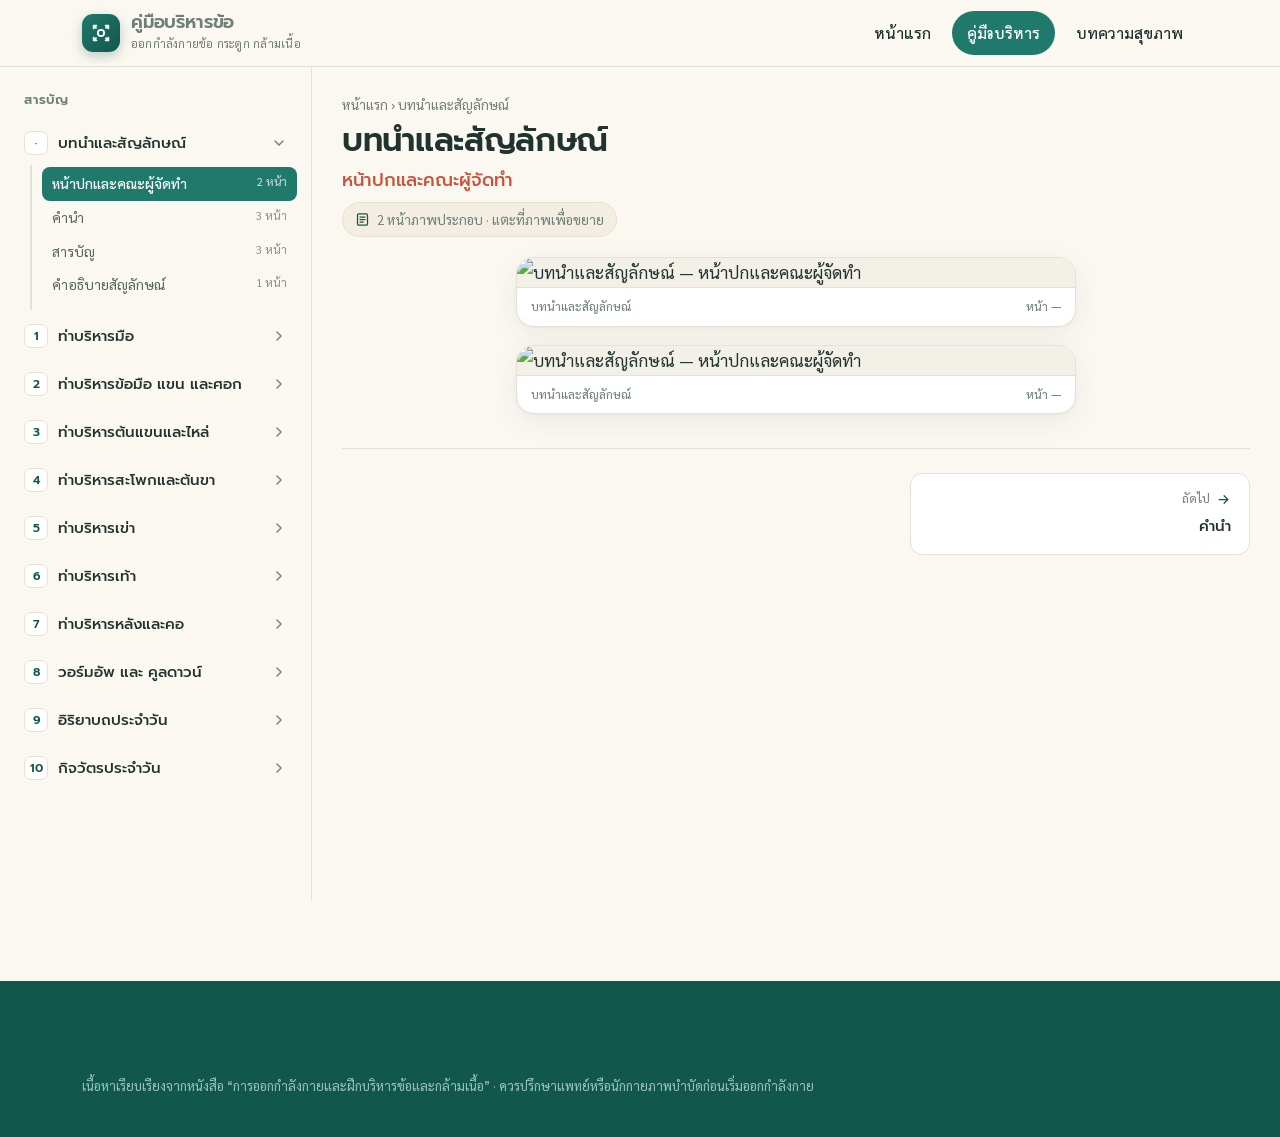
==== guide.html @ 16d34d3b "Add files via upload" ====
<!DOCTYPE html>
<html lang="th">
<head>
<meta charset="UTF-8">
<meta name="viewport" content="width=device-width, initial-scale=1.0">
<title>คู่มือบริหาร — ท่าบริหารข้อและกล้ามเนื้อตามส่วนของร่างกาย</title>
<meta name="description" content="ค้นหาท่าบริหารข้อและกล้ามเนื้อตามสารบัญ จัดหมวดหมู่ตามส่วนของร่างกาย พร้อมภาพประกอบทีละขั้นตอน">
<link rel="preconnect" href="https://fonts.googleapis.com">
<link rel="preconnect" href="https://fonts.gstatic.com" crossorigin>
<link href="https://fonts.googleapis.com/css2?family=Prompt:wght@400;500;600;700&family=Sarabun:wght@300;400;500;600;700&display=swap" rel="stylesheet">
<link rel="stylesheet" href="style.css">
<style>
.reader{max-width:1280px;margin:0 auto;display:grid;grid-template-columns:312px 1fr;gap:0;align-items:start}

/* ---- Sidebar TOC ---- */
.toc{position:sticky;top:var(--header-h);height:calc(100vh - var(--header-h));overflow-y:auto;
  border-right:1px solid var(--line);padding:22px 14px 60px;background:linear-gradient(180deg,var(--paper),#FBF8F2)}
.toc-title{font-family:"Prompt";font-weight:600;font-size:13px;letter-spacing:.06em;text-transform:uppercase;
  color:var(--muted);padding:0 10px 10px}
.toc-sec{margin-bottom:4px}
.toc-sec>button{width:100%;display:flex;align-items:center;gap:10px;background:none;border:none;cursor:pointer;
  text-align:left;font-family:"Prompt";font-weight:500;font-size:15px;color:var(--ink);
  padding:10px 10px;border-radius:10px;transition:background .15s}
.toc-sec>button:hover{background:var(--primary-soft)}
.toc-sec>button .chev{margin-left:auto;width:16px;height:16px;stroke:var(--muted);transition:transform .2s;flex:0 0 auto}
.toc-sec.open>button .chev{transform:rotate(90deg)}
.toc-sec>button .num{width:24px;height:24px;flex:0 0 auto;border-radius:7px;background:var(--surface);
  border:1px solid var(--line);display:grid;place-items:center;font-size:12px;color:var(--primary-deep);font-weight:600}
.toc-groups{display:none;padding:2px 0 8px 10px;margin-left:16px;border-left:2px solid var(--line)}
.toc-sec.open .toc-groups{display:block}
.toc-groups a{display:block;font-size:14px;color:#56655e;padding:7px 10px;border-radius:8px;
  font-family:"Sarabun";line-height:1.4;transition:background .14s,color .14s}
.toc-groups a:hover{background:#fff;color:var(--primary-deep)}
.toc-groups a.active{background:var(--primary);color:#fff;font-weight:500}
.toc-groups a .pg{float:right;font-size:11.5px;opacity:.7;margin-left:8px}

/* ---- Main panel ---- */
.panel{padding:26px 30px 40px;min-width:0}
.crumb{font-size:13.5px;color:var(--muted);margin-bottom:6px}
.crumb a{color:var(--muted)}.crumb a:hover{color:var(--primary-deep)}
.panel h1{font-size:clamp(24px,3.2vw,32px);margin:0 0 4px}
.panel .grouptitle{font-family:"Prompt";font-weight:500;color:var(--accent-deep);font-size:18px;margin:0 0 6px}
.panel .intro{color:#54625b;font-size:16px;margin:0 0 18px;max-width:46em}
.pagecount{display:inline-flex;align-items:center;gap:7px;font-size:13.5px;color:var(--muted);
  background:var(--paper-2);border:1px solid var(--line);padding:5px 12px;border-radius:999px;margin-bottom:20px}
.pagecount svg{width:15px;height:15px;stroke:var(--primary-deep)}

.imgstack{display:flex;flex-direction:column;gap:18px}
.imgcard{background:var(--surface);border:1px solid var(--line);border-radius:var(--r);overflow:hidden;
  box-shadow:var(--shadow);max-width:560px;margin:0 auto;width:100%}
.imgcard img{width:100%;height:auto;display:block;background:#f3f0e8;cursor:zoom-in}
.imgcard .cap{font-size:12.5px;color:var(--muted);padding:8px 14px;border-top:1px solid var(--line);
  display:flex;justify-content:space-between;align-items:center}

.pager{display:flex;gap:12px;justify-content:space-between;margin-top:34px;padding-top:24px;border-top:1px solid var(--line)}
.pager a{flex:1;max-width:340px;border:1px solid var(--line);border-radius:var(--r-sm);padding:14px 18px;
  background:var(--surface);transition:border-color .18s,box-shadow .18s;min-width:0}
.pager a:hover{border-color:var(--primary);box-shadow:var(--shadow)}
.pager .dir{font-size:12.5px;color:var(--muted);display:flex;align-items:center;gap:6px}
.pager .dir svg{width:15px;height:15px;stroke:var(--primary-deep)}
.pager .ttl{font-family:"Prompt";font-weight:500;font-size:15px;color:var(--ink);margin-top:3px;
  white-space:nowrap;overflow:hidden;text-overflow:ellipsis}
.pager a.next{text-align:right}.pager a.next .dir{justify-content:flex-end}
.pager a.disabled{opacity:.4;pointer-events:none}

/* mobile toc toggle */
.toc-mobilebar{display:none}

/* lightbox */
.lb{position:fixed;inset:0;z-index:200;background:rgba(20,30,28,.92);display:none;
  align-items:center;justify-content:center;padding:20px;cursor:zoom-out}
.lb.show{display:flex}
.lb img{max-width:96vw;max-height:92vh;border-radius:8px;box-shadow:0 20px 60px rgba(0,0,0,.5)}
.lb .x{position:absolute;top:18px;right:20px;color:#fff;font-size:34px;cursor:pointer;line-height:1;
  background:none;border:none}

@media (max-width:980px){
  .reader{grid-template-columns:1fr}
  .toc{position:fixed;top:var(--header-h);left:0;bottom:0;width:300px;max-width:86vw;z-index:60;
    height:auto;transform:translateX(-100%);transition:transform .25s;box-shadow:var(--shadow-lg);
    border-right:1px solid var(--line)}
  .toc.open{transform:translateX(0)}
  .toc-mobilebar{display:flex;align-items:center;gap:12px;position:sticky;top:var(--header-h);z-index:40;
    background:rgba(251,248,242,.94);backdrop-filter:blur(8px);border-bottom:1px solid var(--line);
    padding:11px 18px}
  .toc-mobilebar button{display:inline-flex;align-items:center;gap:8px;background:var(--primary);color:#fff;
    border:none;border-radius:10px;padding:9px 15px;font-family:"Prompt";font-weight:500;font-size:14.5px;cursor:pointer}
  .toc-mobilebar button svg{width:18px;height:18px;stroke:#fff}
  .toc-mobilebar .now{font-size:14px;color:var(--muted);white-space:nowrap;overflow:hidden;text-overflow:ellipsis}
  .scrim{position:fixed;inset:0;background:rgba(20,30,28,.4);z-index:55;display:none}
  .scrim.show{display:block}
  .panel{padding:20px 18px 36px}
}
</style>
</head>
<body>

<header class="site-header">
  <div class="wrap nav">
    <a class="brand" href="index.html">
      <span class="mark"><svg viewBox="0 0 24 24" fill="none" stroke="#fff" stroke-width="2" stroke-linecap="round" stroke-linejoin="round"><path d="M6.5 6.5 4 4M4 4v3M4 4h3"/><path d="M17.5 6.5 20 4M20 4v3M20 4h-3"/><path d="M6.5 17.5 4 20M4 20v-3M4 20h3"/><path d="M17.5 17.5 20 20M20 20v-3M20 20h-3"/><circle cx="12" cy="12" r="3.4"/></svg></span>
      <span><b>คู่มือบริหารข้อ</b><span>ออกกำลังกายข้อ กระดูก กล้ามเนื้อ</span></span>
    </a>
    <nav class="nav-links" id="navlinks">
      <a href="index.html">หน้าแรก</a>
      <a href="guide.html" class="active">คู่มือบริหาร</a>
      <a href="health.html">บทความสุขภาพ</a>
    </nav>
    <button class="nav-toggle" id="navtoggle" aria-label="เปิดเมนู">
      <svg viewBox="0 0 24 24" fill="none" stroke-width="2" stroke-linecap="round"><path d="M4 7h16M4 12h16M4 17h16"/></svg>
    </button>
  </div>
</header>

<div class="toc-mobilebar">
  <button id="opentoc"><svg viewBox="0 0 24 24" fill="none" stroke-width="2" stroke-linecap="round"><path d="M4 6h16M4 12h16M4 18h16"/></svg>สารบัญ</button>
  <span class="now" id="mobilenow">เลือกหมวด</span>
</div>
<div class="scrim" id="scrim"></div>

<div class="reader">
  <aside class="toc" id="toc">
    <div class="toc-title">สารบัญ</div>
    <nav id="tocnav"></nav>
  </aside>

  <main class="panel" id="panel">
    <!-- injected -->
  </main>
</div>

<div class="lb" id="lb"><button class="x" id="lbx" aria-label="ปิด">&times;</button><img id="lbimg" alt=""></div>

<footer class="site-footer">
  <div class="wrap">
    <div class="foot-note" style="border:none;padding-top:6px">เนื้อหาเรียบเรียงจากหนังสือ “การออกกำลังกายและฝึกบริหารข้อและกล้ามเนื้อ” · ควรปรึกษาแพทย์หรือนักกายภาพบำบัดก่อนเริ่มออกกำลังกาย</div>
  </div>
</footer>

<script src="data.js"></script>
<script>
const pad=n=>String(n).padStart(3,'0');
const imgPath=n=>`pages/p-${pad(n)}.jpg`;

// mobile main nav
document.getElementById('navtoggle').addEventListener('click',()=>document.getElementById('navlinks').classList.toggle('open'));

// flatten views for prev/next
const VIEWS=[];
GUIDE_DATA.forEach(s=>s.groups.forEach((g,gi)=>VIEWS.push({sid:s.id,gi,sec:s,grp:g})));
const viewKey=(sid,gi)=>`${sid}-${gi}`;
const findView=key=>VIEWS.findIndex(v=>viewKey(v.sid,v.gi)===key);

// build sidebar
const tocnav=document.getElementById('tocnav');
GUIDE_DATA.forEach((s,si)=>{
  const sec=document.createElement('div');sec.className='toc-sec';sec.dataset.sid=s.id;
  const btn=document.createElement('button');
  btn.innerHTML=`<span class="num">${s.id==='intro'?'·':si}</span><span>${s.title}</span>
    <svg class="chev" viewBox="0 0 24 24" fill="none" stroke-width="2" stroke-linecap="round"><path d="M9 6l6 6-6 6"/></svg>`;
  btn.addEventListener('click',()=>sec.classList.toggle('open'));
  const gw=document.createElement('div');gw.className='toc-groups';
  s.groups.forEach((g,gi)=>{
    const a=document.createElement('a');a.href=`#${s.id}-${gi}`;a.dataset.key=viewKey(s.id,gi);
    const pg=g.pages.length>1?`${g.pages.length} หน้า`:`1 หน้า`;
    a.innerHTML=`${g.title}<span class="pg">${pg}</span>`;
    gw.appendChild(a);
  });
  sec.appendChild(btn);sec.appendChild(gw);tocnav.appendChild(sec);
});

const panel=document.getElementById('panel');
function render(key){
  let idx=findView(key);
  if(idx<0){ // maybe just a section id -> first group
    const s=GUIDE_DATA.find(x=>x.id===key);
    if(s) idx=findView(viewKey(s.id,0));
  }
  if(idx<0) idx=findView(viewKey('intro',0));
  const v=VIEWS[idx],s=v.sec,g=v.grp;
  const prev=VIEWS[idx-1],next=VIEWS[idx+1];

  const imgs=g.pages.map(p=>`
    <figure class="imgcard">
      <img loading="lazy" src="${imgPath(p)}" alt="${s.title} — ${g.title}" data-full="${imgPath(p)}">
      <figcaption class="cap"><span>${s.title}</span><span>หน้า ${p-12>0?(p-12):'—'}</span></figcaption>
    </figure>`).join('');

  panel.innerHTML=`
    <div class="crumb"><a href="index.html">หน้าแรก</a> › <a href="#${s.id}-0">${s.title}</a></div>
    <h1>${s.title}</h1>
    <p class="grouptitle">${g.title}</p>
    ${s.intro?`<p class="intro">${s.intro}</p>`:''}
    <span class="pagecount"><svg viewBox="0 0 24 24" fill="none" stroke-width="2" stroke-linecap="round"><rect x="4" y="3" width="16" height="18" rx="2"/><path d="M8 8h8M8 12h8M8 16h5"/></svg>${g.pages.length} หน้าภาพประกอบ · แตะที่ภาพเพื่อขยาย</span>
    <div class="imgstack">${imgs}</div>
    <nav class="pager">
      ${prev?`<a class="prev" href="#${viewKey(prev.sid,prev.gi)}"><span class="dir"><svg viewBox="0 0 24 24" fill="none" stroke-width="2" stroke-linecap="round"><path d="M19 12H5M11 6l-6 6 6 6"/></svg>ก่อนหน้า</span><span class="ttl">${prev.grp.title}</span></a>`:`<span class="prev disabled"></span>`}
      ${next?`<a class="next" href="#${viewKey(next.sid,next.gi)}"><span class="dir">ถัดไป<svg viewBox="0 0 24 24" fill="none" stroke-width="2" stroke-linecap="round"><path d="M5 12h14M13 6l6 6-6 6"/></svg></span><span class="ttl">${next.grp.title}</span></a>`:`<span class="next disabled"></span>`}
    </nav>`;

  // active states
  document.querySelectorAll('.toc-groups a').forEach(a=>a.classList.toggle('active',a.dataset.key===viewKey(v.sid,v.gi)));
  document.querySelectorAll('.toc-sec').forEach(sec=>{
    if(sec.dataset.sid===v.sid){sec.classList.add('open');
      const act=sec.querySelector('a.active');
    }
  });
  document.getElementById('mobilenow').textContent=`${s.title} · ${g.title}`;
  window.scrollTo({top:0,behavior:'instant' in window?'auto':'auto'});
  closeToc();
  // bind zoom
  panel.querySelectorAll('.imgcard img').forEach(im=>im.addEventListener('click',()=>openLb(im.dataset.full)));
}

function go(){const h=location.hash.replace('#','')||'intro-0';render(h);}
window.addEventListener('hashchange',go);

// mobile toc open/close
const toc=document.getElementById('toc'),scrim=document.getElementById('scrim');
function closeToc(){toc.classList.remove('open');scrim.classList.remove('show');}
document.getElementById('opentoc').addEventListener('click',()=>{toc.classList.add('open');scrim.classList.add('show');});
scrim.addEventListener('click',closeToc);

// lightbox
const lb=document.getElementById('lb'),lbimg=document.getElementById('lbimg');
function openLb(src){lbimg.src=src;lb.classList.add('show');}
lb.addEventListener('click',()=>lb.classList.remove('show'));
document.getElementById('lbx').addEventListener('click',()=>lb.classList.remove('show'));
document.addEventListener('keydown',e=>{if(e.key==='Escape')lb.classList.remove('show');});

go();
</script>
</body>
</html>
---- style.css ----
/* ============================================================
   คู่มือบริหารข้อและกล้ามเนื้อ — Shared styles
   Palette: healing teal-green + coral (echoing the booklet's
   illustrations) on warm paper. Type: Prompt + Sarabun.
   ============================================================ */

:root{
  --paper:#FBF8F2;
  --paper-2:#F4EEE2;
  --surface:#FFFFFF;
  --ink:#21332F;
  --muted:#6E7E78;
  --primary:#1F7A6B;
  --primary-deep:#12574B;
  --primary-soft:#E2F0EB;
  --accent:#E76F51;
  --accent-deep:#C9543B;
  --accent-soft:#FBE7DF;
  --line:#E8E0D2;
  --warn:#D64B3F;
  --shadow:0 1px 2px rgba(33,51,47,.04), 0 8px 28px rgba(33,51,47,.07);
  --shadow-lg:0 18px 50px rgba(18,87,75,.16);
  --r:18px;
  --r-sm:12px;
  --maxw:1160px;
  --header-h:66px;
}

*{box-sizing:border-box}
html{scroll-behavior:smooth}
:target{scroll-margin-top:84px}
body{
  margin:0;
  font-family:"Sarabun",system-ui,-apple-system,sans-serif;
  color:var(--ink);
  background:var(--paper);
  font-size:17px;
  line-height:1.72;
  -webkit-font-smoothing:antialiased;
  text-rendering:optimizeLegibility;
}
h1,h2,h3,h4,.display{font-family:"Prompt","Sarabun",sans-serif;font-weight:600;line-height:1.2;letter-spacing:-.01em}
a{color:var(--primary-deep);text-decoration:none}
img{max-width:100%;display:block}
.wrap{max-width:var(--maxw);margin:0 auto;padding:0 22px}

/* ---------- Header / nav ---------- */
.site-header{
  position:sticky;top:0;z-index:50;
  background:rgba(251,248,242,.86);
  backdrop-filter:saturate(150%) blur(12px);
  border-bottom:1px solid var(--line);
}
.nav{display:flex;align-items:center;gap:18px;height:var(--header-h)}
.brand{display:flex;align-items:center;gap:11px;margin-right:auto;color:var(--ink)}
.brand .mark{
  width:38px;height:38px;border-radius:11px;flex:0 0 auto;
  background:linear-gradient(135deg,var(--primary),var(--primary-deep));
  display:grid;place-items:center;box-shadow:0 4px 12px rgba(18,87,75,.28)
}
.brand .mark svg{width:22px;height:22px}
.brand b{font-family:"Prompt";font-weight:600;font-size:18px;letter-spacing:-.01em;line-height:1.05}
.brand span{display:block;font-size:11.5px;color:var(--muted);font-weight:400;letter-spacing:.02em}
.nav-links{display:flex;align-items:center;gap:6px}
.nav-links a{
  padding:9px 15px;border-radius:999px;color:var(--ink);font-size:15.5px;font-weight:500;
  transition:background .18s,color .18s
}
.nav-links a:hover{background:var(--primary-soft);color:var(--primary-deep)}
.nav-links a.active{background:var(--primary);color:#fff}
.nav-toggle{display:none;border:1px solid var(--line);background:var(--surface);border-radius:10px;
  width:42px;height:42px;cursor:pointer;align-items:center;justify-content:center}
.nav-toggle svg{width:22px;height:22px;stroke:var(--ink)}

/* ---------- Buttons ---------- */
.btn{
  display:inline-flex;align-items:center;gap:9px;cursor:pointer;border:none;
  font-family:"Prompt";font-weight:500;font-size:16px;
  padding:13px 24px;border-radius:999px;transition:transform .15s,box-shadow .2s,background .2s
}
.btn-primary{background:var(--primary);color:#fff;box-shadow:0 8px 20px rgba(18,87,75,.26)}
.btn-primary:hover{background:var(--primary-deep);transform:translateY(-2px)}
.btn-ghost{background:var(--surface);color:var(--primary-deep);border:1px solid var(--line)}
.btn-ghost:hover{border-color:var(--primary);background:var(--primary-soft)}
.btn svg{width:18px;height:18px}

/* ---------- Footer ---------- */
.site-footer{margin-top:80px;background:var(--primary-deep);color:#d9ebe6}
.site-footer .wrap{padding-top:54px;padding-bottom:40px}
.foot-grid{display:grid;grid-template-columns:1.5fr 1fr 1fr;gap:36px}
.site-footer h4{color:#fff;font-size:16px;margin:0 0 14px}
.site-footer a{color:#bcdcd5;display:block;padding:4px 0;font-size:15px}
.site-footer a:hover{color:#fff}
.site-footer p{font-size:14.5px;color:#a9cfc7;margin:.4em 0}
.foot-note{border-top:1px solid rgba(255,255,255,.14);margin-top:34px;padding-top:20px;font-size:13px;color:#9bc4bc}

/* ---------- Disclaimer banner ---------- */
.med-note{
  display:flex;gap:13px;align-items:flex-start;
  background:var(--accent-soft);border:1px solid #f3cdc0;border-radius:var(--r-sm);
  padding:15px 18px;color:#7c3b2a;font-size:14.5px;line-height:1.6
}
.med-note svg{flex:0 0 auto;width:22px;height:22px;stroke:var(--accent-deep);margin-top:2px}
.med-note b{color:var(--accent-deep)}

@media (max-width:880px){
  .nav-links{
    position:absolute;top:var(--header-h);left:0;right:0;
    flex-direction:column;align-items:stretch;gap:2px;
    background:var(--paper);border-bottom:1px solid var(--line);
    padding:12px 16px 18px;display:none;box-shadow:var(--shadow)
  }
  .nav-links.open{display:flex}
  .nav-links a{padding:13px 14px}
  .nav-toggle{display:flex}
  .foot-grid{grid-template-columns:1fr;gap:26px}
}

@media (prefers-reduced-motion:reduce){
  *{animation:none!important;transition:none!important;scroll-behavior:auto!important}
}
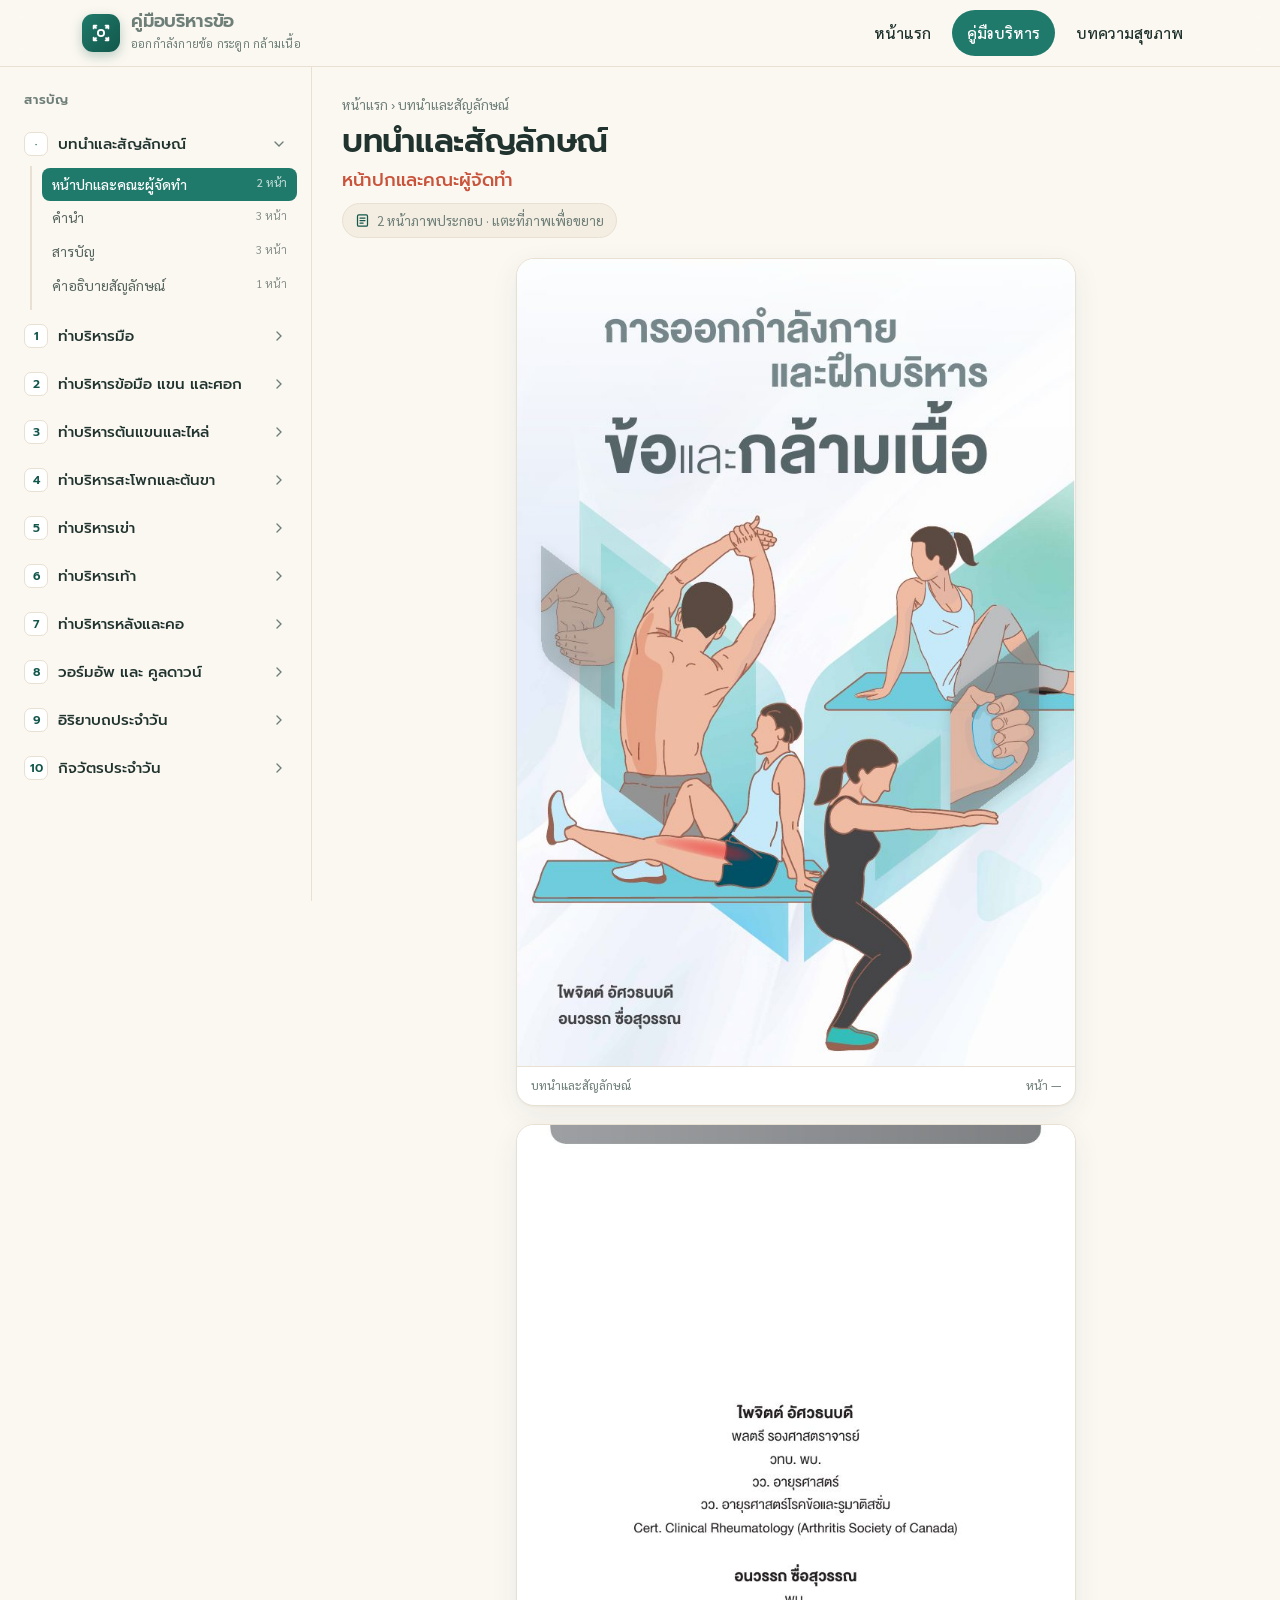
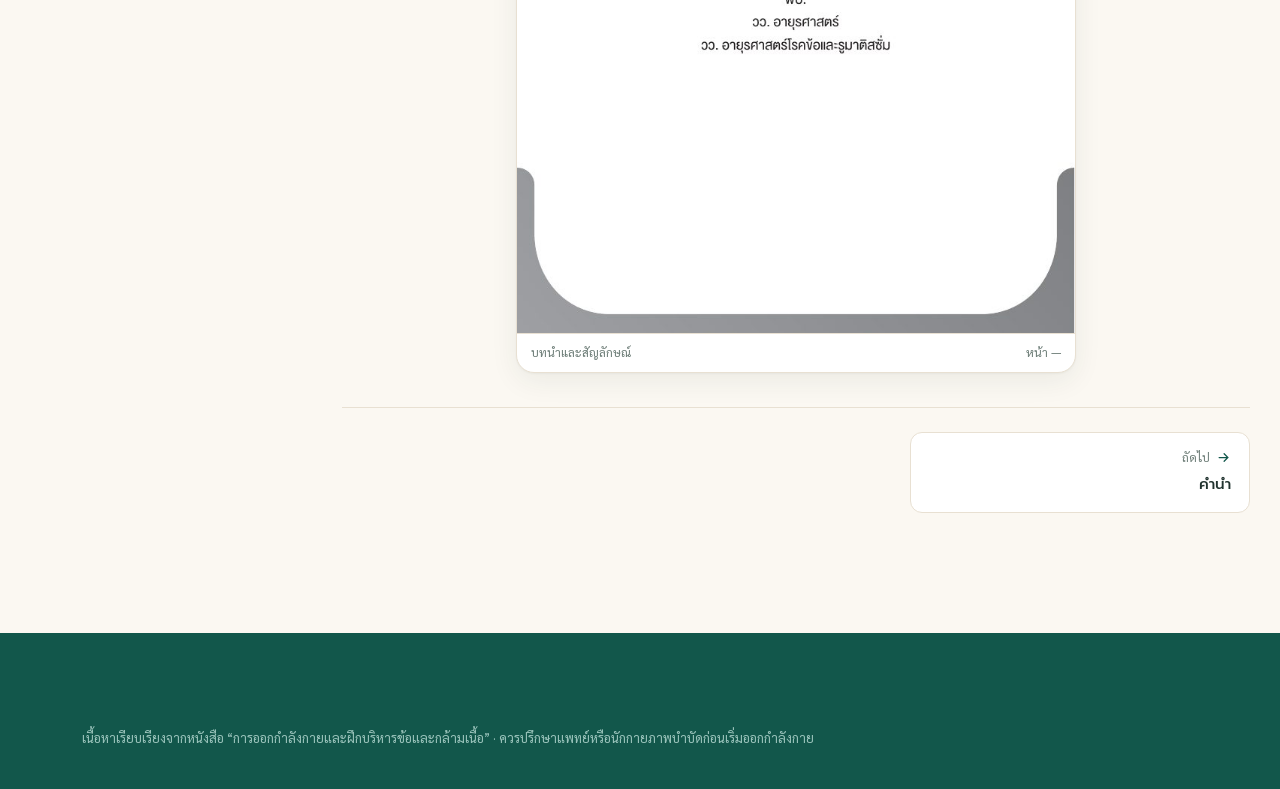
==== commit 691914e1: "Add files via upload" ====
--- a/guide.html
+++ b/guide.html
@@ -58,7 +58,7 @@
 .pager a:hover{border-color:var(--primary);box-shadow:var(--shadow)}
 .pager .dir{font-size:12.5px;color:var(--muted);display:flex;align-items:center;gap:6px}
 .pager .dir svg{width:15px;height:15px;stroke:var(--primary-deep)}
-.pager .ttl{font-family:"Prompt";font-weight:500;font-size:15px;color:var(--ink);margin-top:3px;
+.pager .ttl{display:block;font-family:"Prompt";font-weight:500;font-size:15px;color:var(--ink);margin-top:3px;
   white-space:nowrap;overflow:hidden;text-overflow:ellipsis}
 .pager a.next{text-align:right}.pager a.next .dir{justify-content:flex-end}
 .pager a.disabled{opacity:.4;pointer-events:none}
@@ -230,5 +230,21 @@
 
 go();
 </script>
+
+<!-- เมนูด้านล่าง: กดกลับหน้าแรกได้ง่ายทุกหน้า -->
+<nav class="bottomnav" aria-label="เมนูหลัก">
+  <a href="index.html">
+    <svg viewBox="0 0 24 24" fill="none" stroke-linecap="round" stroke-linejoin="round"><path d="M3 11l9-8 9 8M5 10v10h5v-6h4v6h5V10"/></svg>
+    <span>หน้าแรก</span>
+  </a>
+  <a href="guide.html" class="active" aria-current="page">
+    <svg viewBox="0 0 24 24" fill="none" stroke-linecap="round" stroke-linejoin="round"><path d="M4 5a2 2 0 0 1 2-2h13v16H6a2 2 0 0 0-2 2z" /><path d="M19 3v18"/></svg>
+    <span>คู่มือบริหาร</span>
+  </a>
+  <a href="health.html">
+    <svg viewBox="0 0 24 24" fill="none" stroke-linecap="round" stroke-linejoin="round"><path d="M3 12h4l2 5 4-12 2 7h6"/></svg>
+    <span>บทความ</span>
+  </a>
+</nav>
 </body>
 </html>
--- a/style.css
+++ b/style.css
@@ -34,8 +34,8 @@
   font-family:"Sarabun",system-ui,-apple-system,sans-serif;
   color:var(--ink);
   background:var(--paper);
-  font-size:17px;
-  line-height:1.72;
+  font-size:18px;
+  line-height:1.75;
   -webkit-font-smoothing:antialiased;
   text-rendering:optimizeLegibility;
 }
@@ -74,9 +74,9 @@
 
 /* ---------- Buttons ---------- */
 .btn{
-  display:inline-flex;align-items:center;gap:9px;cursor:pointer;border:none;
-  font-family:"Prompt";font-weight:500;font-size:16px;
-  padding:13px 24px;border-radius:999px;transition:transform .15s,box-shadow .2s,background .2s
+  display:inline-flex;align-items:center;justify-content:center;gap:9px;cursor:pointer;border:none;
+  font-family:"Prompt";font-weight:500;font-size:17px;
+  padding:15px 28px;border-radius:999px;min-height:52px;transition:transform .15s,box-shadow .2s,background .2s
 }
 .btn-primary{background:var(--primary);color:#fff;box-shadow:0 8px 20px rgba(18,87,75,.26)}
 .btn-primary:hover{background:var(--primary-deep);transform:translateY(-2px)}
@@ -103,17 +103,42 @@
 .med-note svg{flex:0 0 auto;width:22px;height:22px;stroke:var(--accent-deep);margin-top:2px}
 .med-note b{color:var(--accent-deep)}
 
+/* ---------- Bottom quick-nav (mobile, elderly-friendly) ---------- */
+.bottomnav{display:none}
+.bottomnav a{text-decoration:none}
+
 @media (max-width:880px){
   .nav-links{
     position:absolute;top:var(--header-h);left:0;right:0;
-    flex-direction:column;align-items:stretch;gap:2px;
+    flex-direction:column;align-items:stretch;gap:4px;
     background:var(--paper);border-bottom:1px solid var(--line);
     padding:12px 16px 18px;display:none;box-shadow:var(--shadow)
   }
   .nav-links.open{display:flex}
-  .nav-links a{padding:13px 14px}
-  .nav-toggle{display:flex}
+  .nav-links a{padding:15px 16px;font-size:17px}
+  .nav-toggle{display:flex;width:48px;height:48px}
+  .nav-toggle svg{width:26px;height:26px}
   .foot-grid{grid-template-columns:1fr;gap:26px}
+
+  /* leave room for the fixed bottom bar */
+  body{padding-bottom:84px}
+  .site-footer{margin-bottom:0}
+
+  .bottomnav{
+    display:grid;grid-template-columns:repeat(3,1fr);gap:4px;
+    position:fixed;left:0;right:0;bottom:0;z-index:48;
+    background:#fff;border-top:1px solid var(--line);
+    box-shadow:0 -6px 22px rgba(33,51,47,.12);
+    padding:7px 8px calc(7px + env(safe-area-inset-bottom,0px))
+  }
+  .bottomnav a{
+    display:flex;flex-direction:column;align-items:center;justify-content:center;gap:4px;
+    padding:8px 4px;border-radius:16px;color:#5b6b65;
+    font-family:"Prompt";font-weight:600;font-size:13.5px;line-height:1.1;text-align:center;min-height:58px
+  }
+  .bottomnav a svg{width:27px;height:27px;stroke:currentColor;fill:none;stroke-width:1.9}
+  .bottomnav a.active{color:var(--primary-deep);background:var(--primary-soft)}
+  .bottomnav a:active{background:var(--primary-soft)}
 }
 
 @media (prefers-reduced-motion:reduce){
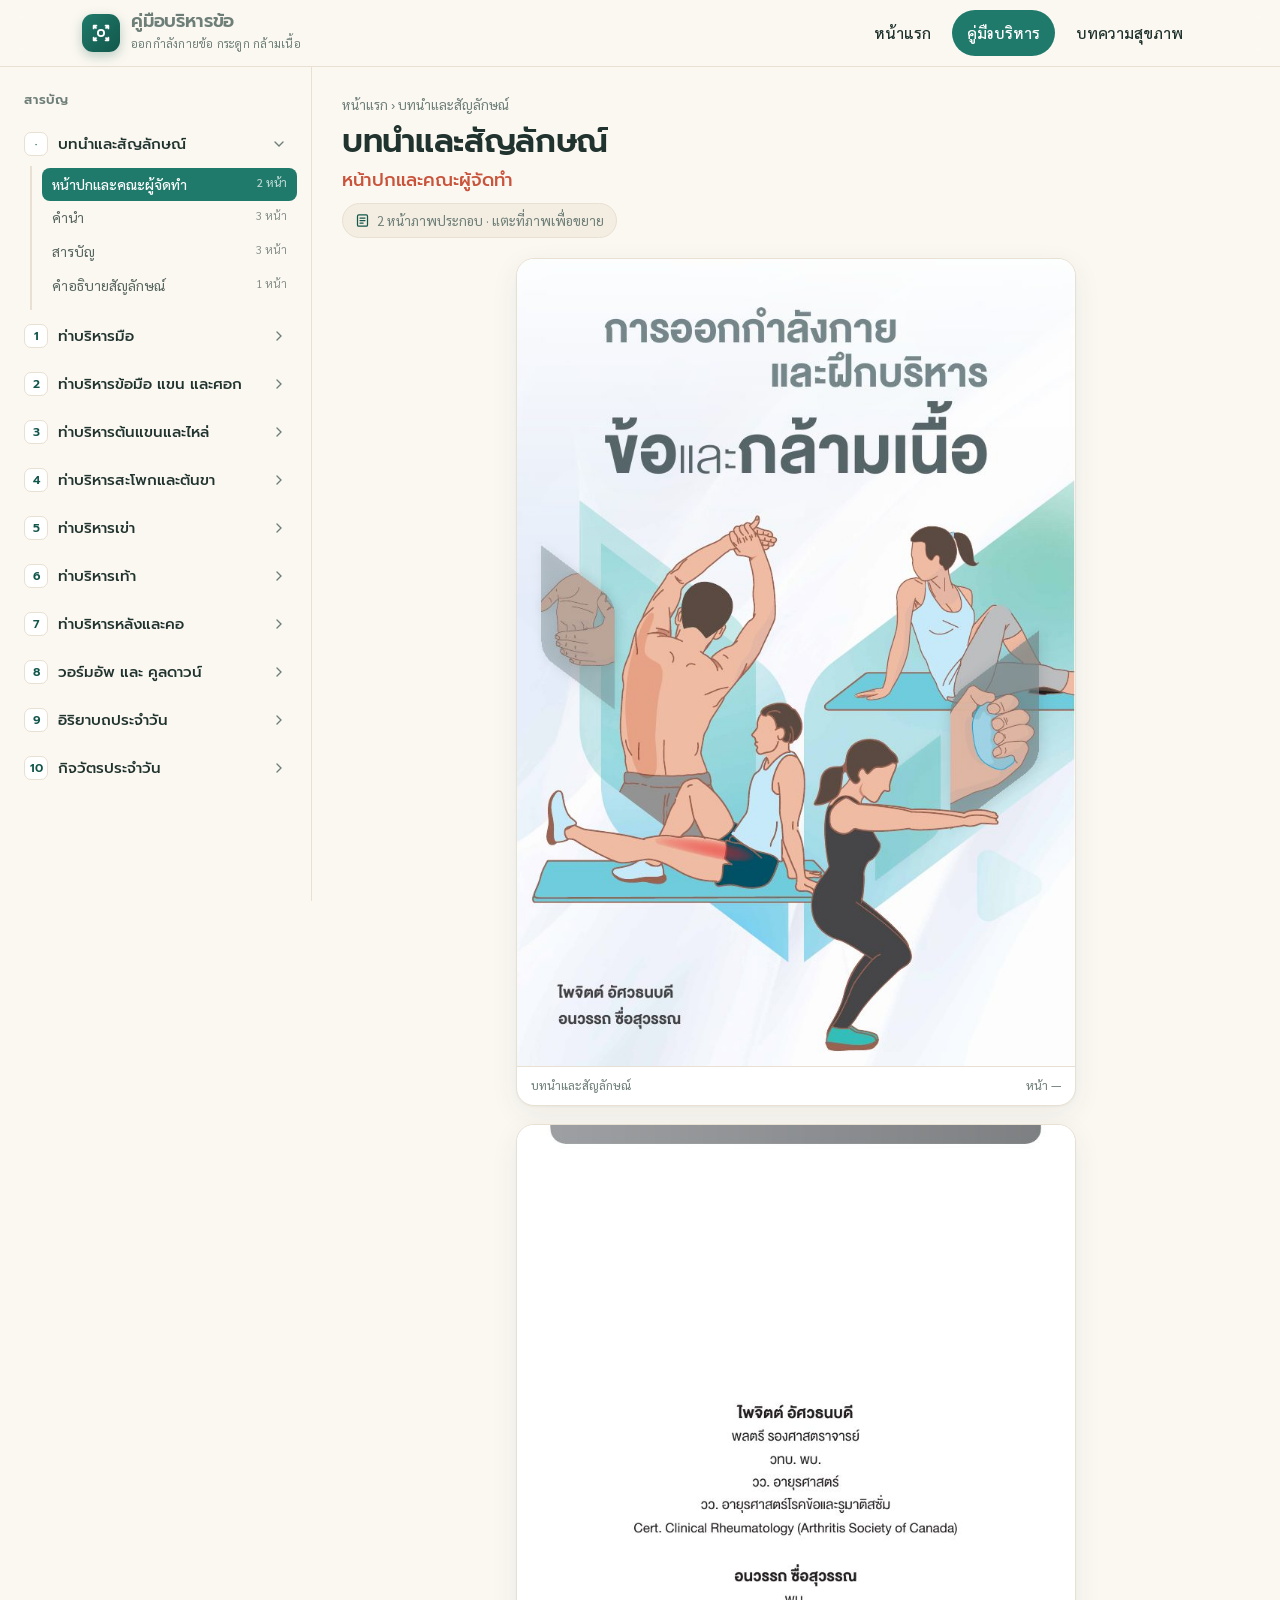
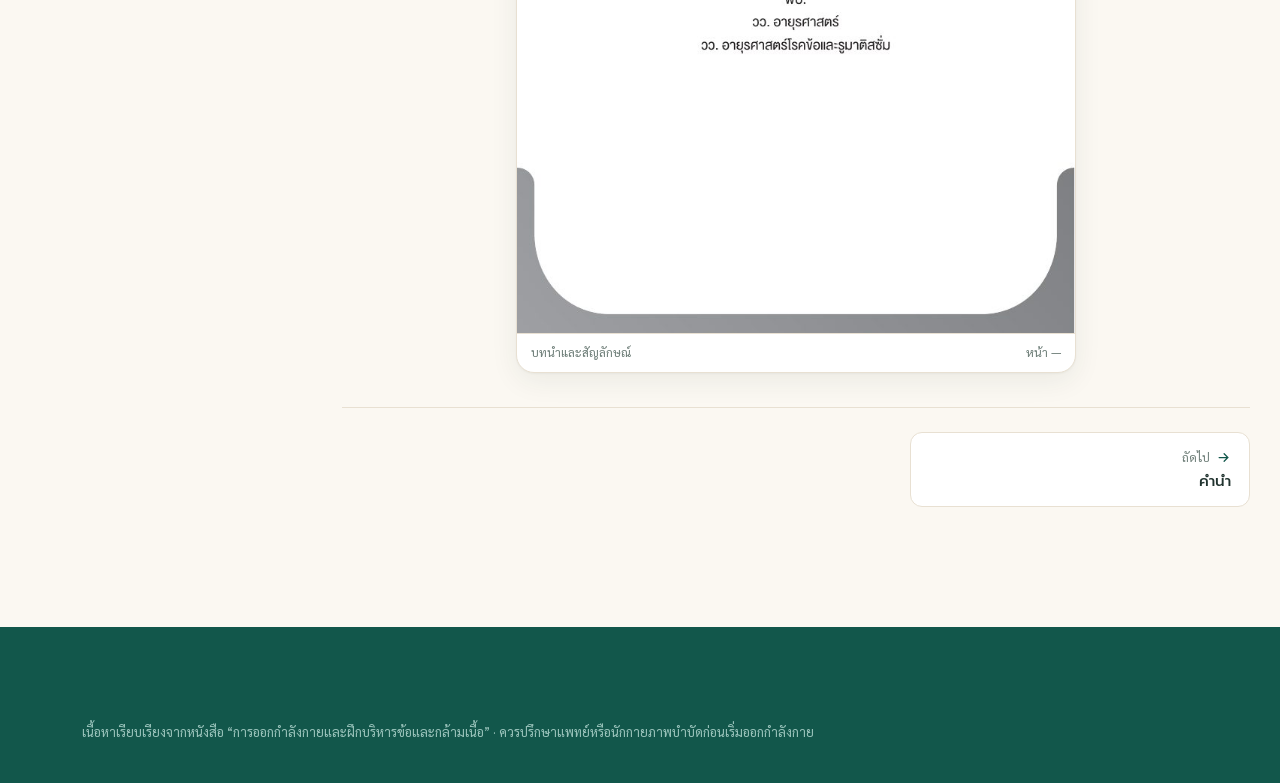
==== commit 675052f4: "Add files via upload" ====
--- a/guide.html
+++ b/guide.html
@@ -58,8 +58,8 @@
 .pager a:hover{border-color:var(--primary);box-shadow:var(--shadow)}
 .pager .dir{font-size:12.5px;color:var(--muted);display:flex;align-items:center;gap:6px}
 .pager .dir svg{width:15px;height:15px;stroke:var(--primary-deep)}
-.pager .ttl{display:block;font-family:"Prompt";font-weight:500;font-size:15px;color:var(--ink);margin-top:3px;
-  white-space:nowrap;overflow:hidden;text-overflow:ellipsis}
+.pager .ttl{display:-webkit-box;-webkit-line-clamp:2;-webkit-box-orient:vertical;overflow:hidden;
+  font-family:"Prompt";font-weight:500;font-size:15px;color:var(--ink);margin-top:3px;line-height:1.35}
 .pager a.next{text-align:right}.pager a.next .dir{justify-content:flex-end}
 .pager a.disabled{opacity:.4;pointer-events:none}
 
